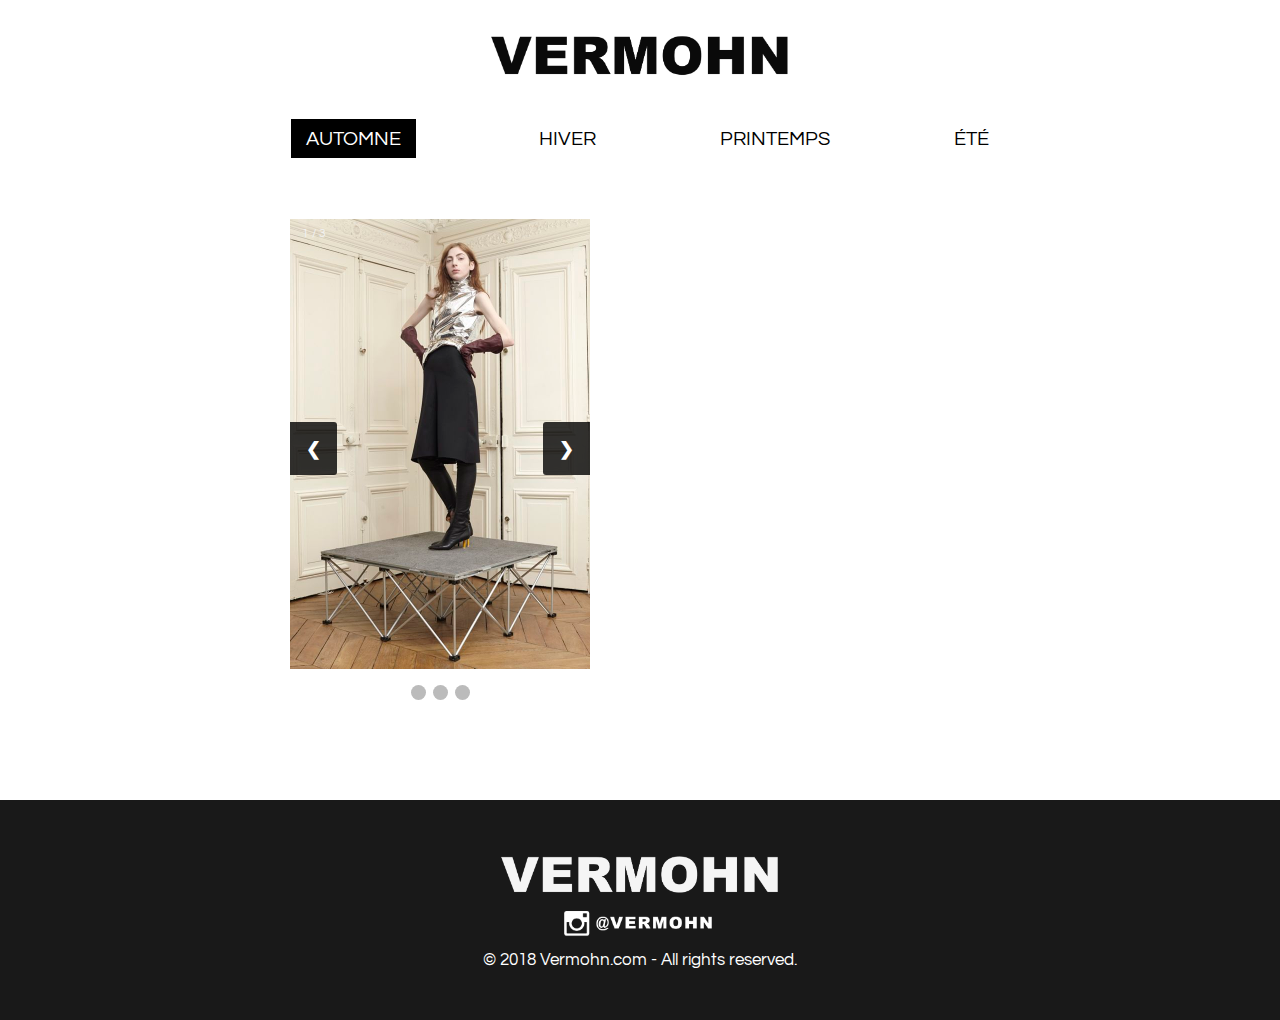
==== angel.html @ f996b9fe "fdsf" ====
<!doctype html>
<html>
<head>
<meta charset="UTF-8">
<title>VERMOHN | ANGEL SPINE TEE</title>
<link href='angel.css' type='text/css' rel='stylesheet'>
<script src='jquery-3.2.1.min.js' type='text/javascript'></script>
<script src='angel.js' type='text/javascript'></script>
<link rel="shortcut icon" href='images/android-icon-48x48.png'>
</head>

<body>
<div id='logo'>
<img src='images/vermohn logo.png'/>
</div>

<div id='menu'>
<div class="dropdown">
<img id='menu1' src='images/menu3.jpg'/>
  <div class="dropdown-content">
    <li> <a href='soon.html'>AUTOMNE</a></li>
    <li> <a href='soon.html'>HIVER</a></li>
    <li> <a href='soon.html'>PRINTEMPS</a></li>
    <li> <a href='soon.html'>ÉTÉ</a></li>
  </div>
</div>
<img id='cross' src='images/cross.png'/>
</div>

<div id='global-nav-wrap'>
<div id='global-nav'>
  <ol id='top-bar'>
<a class='popular' href='soon.html'><li id='popular' class='top-bar'>AUTOMNE</li></a>
<a class='men' href='soon.html'><li id='men' class='top-bar'> HIVER </li> </a>
<a class='women' href='soon.html'><li id='women' class='top-bar'> PRINTEMPS </li></a>
<a class='top' href='soon.html'><li id='top' class='top-bar'> ÉTÉ </li></a>
</ol>
</div>
</div>
<div id='example'></div>

<div id='picture'>
<div class="slideshow-container">

<div id='first' class="mySlides fade">
  <div class="numbertext">1 / 3</div>
  <img src="images/1.jpg" style="width:100%">
</div>

<div class="mySlides fade">
  <div class="numbertext">2 / 3</div>
  <img src="images/2.jpg" style="width:100%">
</div>

<div class="mySlides fade">
  <div class="numbertext">3 / 3</div>
  <img src='images/3.jpg' style="width:100%">
</div>

<a class="prev" onclick="plusSlides(-1)">&#10094;</a>
<a class="next" onclick="plusSlides(1)">&#10095;</a>

</div>
<br>

<div style="text-align:center">
  <span class="dot" onclick="currentSlide(1)"></span> 
  <span class="dot" onclick="currentSlide(2)"></span> 
  <span class="dot" onclick="currentSlide(3)"></span> 
</div>
</div>

<footer>
<ol>
<img id=log src='images/logowhite.png'/>
</ol>
<ol>
<img id=ig src='images/ig.png'/>
</ol>
<p id='copyright'> © 2018 Vermohn.com - All rights reserved. </p>
</footer>


</body>

</html>
---- angel.css ----
@charset "UTF-8";
/* CSS Document */
@import url('https://fonts.googleapis.com/css?family=Questrial:100,200,400,600,700,900');
*{
  font-family:Questrial;
    padding: 0;
}
.dropdown{
display:none;	
}
#example{
display:block;	
}
img{
image-rendering: auto;
}
body{
background-color:rgba(0,0,0,0.0.08);	
-webkit-font-smoothing: antialiased;	
}
#menu{
display:none;	
}
#more{
display:none;	
}
#logo{
width: 100%;
text-align:center;	
margin-top: 25px;
margin-bottom: 44px;
}
#logo img{ 
  width:300px;
  display:inline;
}
#under-logo-line{
display:none;	
}
#top-bar{
width:100%;
text-align:center;
/* padding to make both sides equal-distant */
}
#top-bar ol{
 margin: 0;
  padding: 0;	
}
#top-bar li{
		text-align:center;
	list-style-type:none;
	text-decoration:none;
	color:black;
	display:inline;
font-size: 20px;
margin: 10px 60px;
border-bottom: solid rgba(0,0,0,0) 5px;
padding-bottom:34.5px;
}
#global-nav {
	width:100%;
	text-align:center;
  position: static;
    height: 40px;
}
#global-nav-wrap{
height: 40px;	
}
#top-bar a{
text-decoration:none;
}
#top-bar li:hover{
	border-bottom: solid rgba(0,0,0,1) 5px;
}
#popular{
background-color:black;	
padding: 0 15px;
padding-top: 10px;
}
#top-bar a #popular{
		color:white;
padding-bottom:4px;	
}
.counter {
  width: 20px;
  height: 10px;
  background: black;
  color: #fff;
  position: fixed;
  top: 120px;
  right: 0;
}
.scrolled-nav {
	font-size: 17px;
  height: 10px !important;
  line-height: 10px !important;
  background:rgba(255,255,255,1);
  z-index: 9;
  margin-left:-33px;
  padding: 25px;
  padding-bottom: 60px;
  color:black;
    position:relative;
  top: 0px;
left:7px;
}
#example{
display:block;	
}
#picture{
position:relative;
left:-200px;
top:50px;	
}
body {
margin:0
}
.mySlides {
display:none;
}
#first{
display:block;	
}
img {
vertical-align: middle;
}

/* Slideshow container */
.slideshow-container {
  width:300px;
  position: relative;
  margin: auto;
}

/* Next & previous buttons */
.prev, .next {
  cursor: pointer;
  position: absolute;
  top: 50%;
  width: auto;
  padding: 16px;
  margin-top: -22px;
  color: white;
  font-weight: bold;
  font-size: 18px;
  transition: 0.6s ease;
  border-radius: 0 3px 3px 0;
  background-color: rgba(0,0,0,0.8);
}

/* Position the "next button" to the right */
.next {
  right: 0;
  border-radius: 3px 0 0 3px;
}

/* Caption text */
.text {
  color: #f2f2f2;
  font-size: 15px;
  padding: 8px 12px;
  position: absolute;
  bottom: 8px;
  width: 100%;
  text-align: center;
}

/* Number text (1/3 etc) */
.numbertext {
  color: #f2f2f2;
  font-size: 12px;
  padding: 8px 12px;
  position: absolute;
  top: 0;
}

/* The dots/bullets/indicators */
.dot {
  cursor: pointer;
  height: 15px;
  width: 15px;
  margin: 0 2px;
  background-color: #bbb;
  border-radius: 50%;
  display: inline-block;
  transition: background-color 0.6s ease;
}

.active, .dot:hover {
  background-color: #717171;
}

/* Fading animation */
.fade {
  -webkit-animation-name: fade;
  -webkit-animation-duration: 1.5s;
  animation-name: fade;
  animation-duration: 1.5s;
}

@-webkit-keyframes fade {
  from {opacity: .4} 
  to {opacity: 1}
}

@keyframes fade {
  from {opacity: .4} 
  to {opacity: 1}
}

/* On smaller screens, decrease text size */
@media only screen and (max-width: 300px) {
  .prev, .next,.text {font-size: 11px}
}

footer{
width:100%;	
padding:0;
margin:0;
}
body {
margin:0;
padding:0;
}
footer #log{
width:280px;
position:relative;
top:30px;
}
footer #ig{
width:170px;
position:relative;
top:15px;
left:-3px;
}
footer{
  position: absolute;
top: 800px;
width: 100%;
height: 220px;
text-align:center;
background: rgba(0,0,0,0.9);
left:0;
}
#copyright{
	position:relative;
	top: 5px;
	font-size:17px;
color: rgba(255,255,255,1);	
}
@media screen and (max-width: 830px) {
	#picture{
	left:30px;
	float:left;	
	}
	#example{
	display:none;	
	}
	#verlog{
	display:inline;	
	position:absolute;
	top:1000px;
	}
body{
	margin:0;
background-color:rgba(0,0,0,0.0.08);	
-webkit-font-smoothing: antialiased;	
}

#top-bar a #popular{
	padding-bottom:20px;
	background-color:rgba(0,0,0,0);
	color:black;
	border-bottom: solid black 5px	;
}

#menu{
display:none;	
}
#logo{
	width:100%;
}
#logo img{
	position:fixed;
	top:16px;
	left:12px;
	z-index:9;
	width:200px;
}
#under-logo-line{
display:none;	
}
#top-bar{
width:100%;
text-align:center;
  position:fixed; 
  top:-68px;
    background-color:white;
	z-index:1;
	padding:30px 0px;
}
#top-bar ol{
 margin: 0;
 width:100%;
  padding: 0;
}
#top-bar li{
		text-align:center;
	list-style-type:none;
	text-decoration:none;
	color:black;
	display:inline;
font-size: 17px;
margin:10px;
border-bottom: solid rgba(0,0,0,0) 5px;
padding-top:0;
padding-bottom:20px;

float:right;
position:relative;
right:-10px;
top:40px;
border-bottom: solid black 0px	;
}

#top-bar li:hover {
	border-bottom: solid black 5px	;
}
footer{
top: 700px;
z-index:-1;
height:180px;
}
footer #log{
	width:200px;
	top:19px;
}
footer #ig{
top:8px;
width:150px;	
}
#copyright{
top:-2px;	
}
}
@media screen and (max-width: 600px) {
	#picture{
	left:0px;
	float:none;	
	}
	#menu{
		display:inline-block;
position:fixed;
z-index:2;
top:17px;
left:20px;
}
#menu img{ 
  width:25px;
  height:30px;
}
#menu #cross{
width:23px;
height:23px;	
position:relative;
top:-1px;
left:-12px;
}
#menu1{
	position:relative;
	top:-5px;
	left:-10px;	
}
#menu img:hover{ 
  cursor:pointer;
}
	#example{
	display:none;	
	}
#logo{
	position:fixed;	
	top:-46px;
	background-color:white;
	z-index:1;
	padding:18px 0px;
	}
#logo img{
	position:relative;
	top:13px;
	left:-4px;
	display:inline-block;
	z-index:2;
	width:180px;
}
	#top-bar{
  display:none;
	}

#top-bar a #popular{
	padding-bottom:1px;
	padding:0;
	background-color:rgba(0,0,0,0);
	color:black;	
}

.dropdown {
    position: relative;
    display: inline-block;
}

.dropdown-content {
    display: none;
    position: absolute;
	top:14px;
	left:-20px;
    background-color: #f9f9f9;
    min-width: 100px;
    box-shadow: 0px 8px 16px 0px rgba(0,0,0,0.2);
    padding: 5px 16px;
    z-index: 1;
}
.dropdown-content li, .dropdown-content li a {
list-style-type:none;
margin: 36.9px 0;	
text-decoration:none;
color:black;
padding-bottom:10px;
border-bottom: solid black 0px;
}
.dropdown-content li:hover{
border-bottom: solid black 4px;
cursor:pointer;
}
footer{
top: 900px;
z-index:-1;
height:150px;
}
footer #log{
	width:180px;
	top:15px;
}
footer #ig{
top:0px;
width:130px;	
}
#copyright{
top:-15px;	
}
}
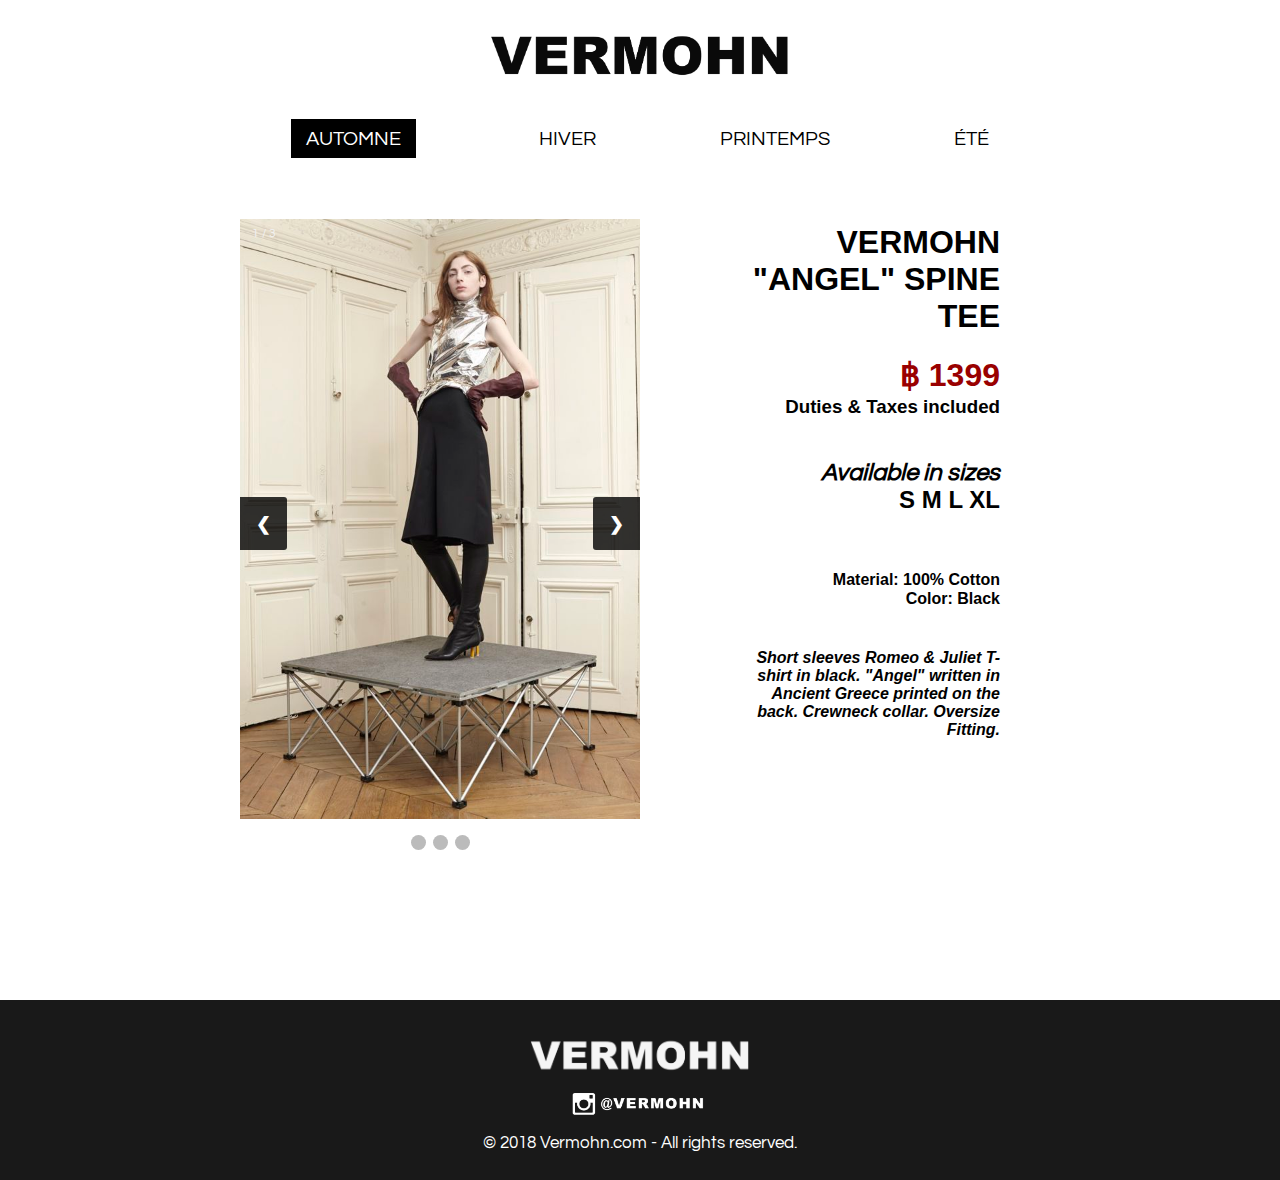
==== commit 68335987: "sdf" ====
--- a/angel.html
+++ b/angel.html
@@ -3,6 +3,7 @@
 <head>
 <meta charset="UTF-8">
 <title>VERMOHN | ANGEL SPINE TEE</title>
+<meta name="viewport" content="width=device-width, initial-scale=1.0">
 <link href='angel.css' type='text/css' rel='stylesheet'>
 <script src='jquery-3.2.1.min.js' type='text/javascript'></script>
 <script src='angel.js' type='text/javascript'></script>
@@ -11,7 +12,7 @@
 
 <body>
 <div id='logo'>
-<img src='images/vermohn logo.png'/>
+<a href='index.html'><img src='images/vermohn logo.png'/></a>
 </div>
 
 <div id='menu'>
@@ -70,12 +71,25 @@
 </div>
 </div>
 
+<div id='side'>
+<div>
+<h1> VERMOHN "ANGEL" SPINE TEE </h1>
+<h1 id='price'> ฿ 1399 <h1>
+<h3> Duties & Taxes included </h3>
+<h2> <span>Available in sizes</span> <br> S M L XL </h3>
+<br>
+<h4> Material: 100% Cotton</h4>
+<h4 id= 'color'> Color: Black </h4>
+<h4 id='description'> Short sleeves Romeo & Juliet T-shirt in black. "Angel" written in Ancient Greece printed on the back. Crewneck collar. Oversize Fitting.
+</div>
+</div>
+
 <footer>
 <ol>
 <img id=log src='images/logowhite.png'/>
 </ol>
 <ol>
-<img id=ig src='images/ig.png'/>
+<a target='_blank' href='https://www.instagram.com/vermohn/?hl=en'><img id=ig src='images/ig.png'/></a>
 </ol>
 <p id='copyright'> © 2018 Vermohn.com - All rights reserved. </p>
 </footer>
--- a/angel.css
+++ b/angel.css
@@ -127,7 +127,7 @@
 
 /* Slideshow container */
 .slideshow-container {
-  width:300px;
+  width:400px;
   position: relative;
   margin: auto;
 }
@@ -223,21 +223,21 @@
 padding:0;
 }
 footer #log{
-width:280px;
-position:relative;
-top:30px;
+width:220px;
+position:relative;
+top:17px;
 }
 footer #ig{
-width:170px;
-position:relative;
-top:15px;
+width:150px;
+position:relative;
+top:10px;
 left:-3px;
 }
 footer{
   position: absolute;
-top: 800px;
+top: 1000px;
 width: 100%;
-height: 220px;
+height: 180px;
 text-align:center;
 background: rgba(0,0,0,0.9);
 left:0;
@@ -248,10 +248,53 @@
 	font-size:17px;
 color: rgba(255,255,255,1);	
 }
+#side{
+position:relative;
+left:230px;	
+width:260px;
+margin:0 auto;
+top: -600px;
+height:100px;
+}
+#side div{
+width:100%;
+text-align:center;
+}
+#side h1,h2,h3,h4,h5{
+font-family:arial;	
+text-align:right;
+}
+#price{
+color:rgba(153,0,0,1);
+}
+#side h2{
+font-family:sans-serif;
+text-align:right;	
+}
+#side h3{
+position:relative;
+top:-20px;	
+}
+#side span{
+font-style:italic;	
+}
+#color{
+position:relative;
+top:-20px;	
+}
+#description{
+font-style:italic;
+text-align:right;	
+}
 @media screen and (max-width: 830px) {
+	.slideshow-container {
+  width:350px;
+  position: relative;
+}
 	#picture{
-	left:30px;
+	left:20px;
 	float:left;	
+	top:-5px;
 	}
 	#example{
 	display:none;	
@@ -327,26 +370,31 @@
 	border-bottom: solid black 5px	;
 }
 footer{
-top: 700px;
+top: 1262px;
 z-index:-1;
-height:180px;
+height:160px;
 }
 footer #log{
-	width:200px;
-	top:19px;
+	width:180px;
+	top:12px;
 }
 footer #ig{
-top:8px;
-width:150px;	
+top:3px;
+width:140px;	
 }
 #copyright{
 top:-2px;	
 }
 }
 @media screen and (max-width: 600px) {
+		.slideshow-container {
+  width:350px;
+  position: relative;
+}
 	#picture{
 	left:0px;
 	float:none;	
+	top:12px;
 	}
 	#menu{
 		display:inline-block;
@@ -379,10 +427,10 @@
 	}
 #logo{
 	position:fixed;	
-	top:-46px;
+	top:-51px;
 	background-color:white;
 	z-index:1;
-	padding:18px 0px;
+	padding:22px 0px;
 	}
 #logo img{
 	position:relative;
@@ -411,7 +459,7 @@
 .dropdown-content {
     display: none;
     position: absolute;
-	top:14px;
+	top:22px;
 	left:-20px;
     background-color: #f9f9f9;
     min-width: 100px;
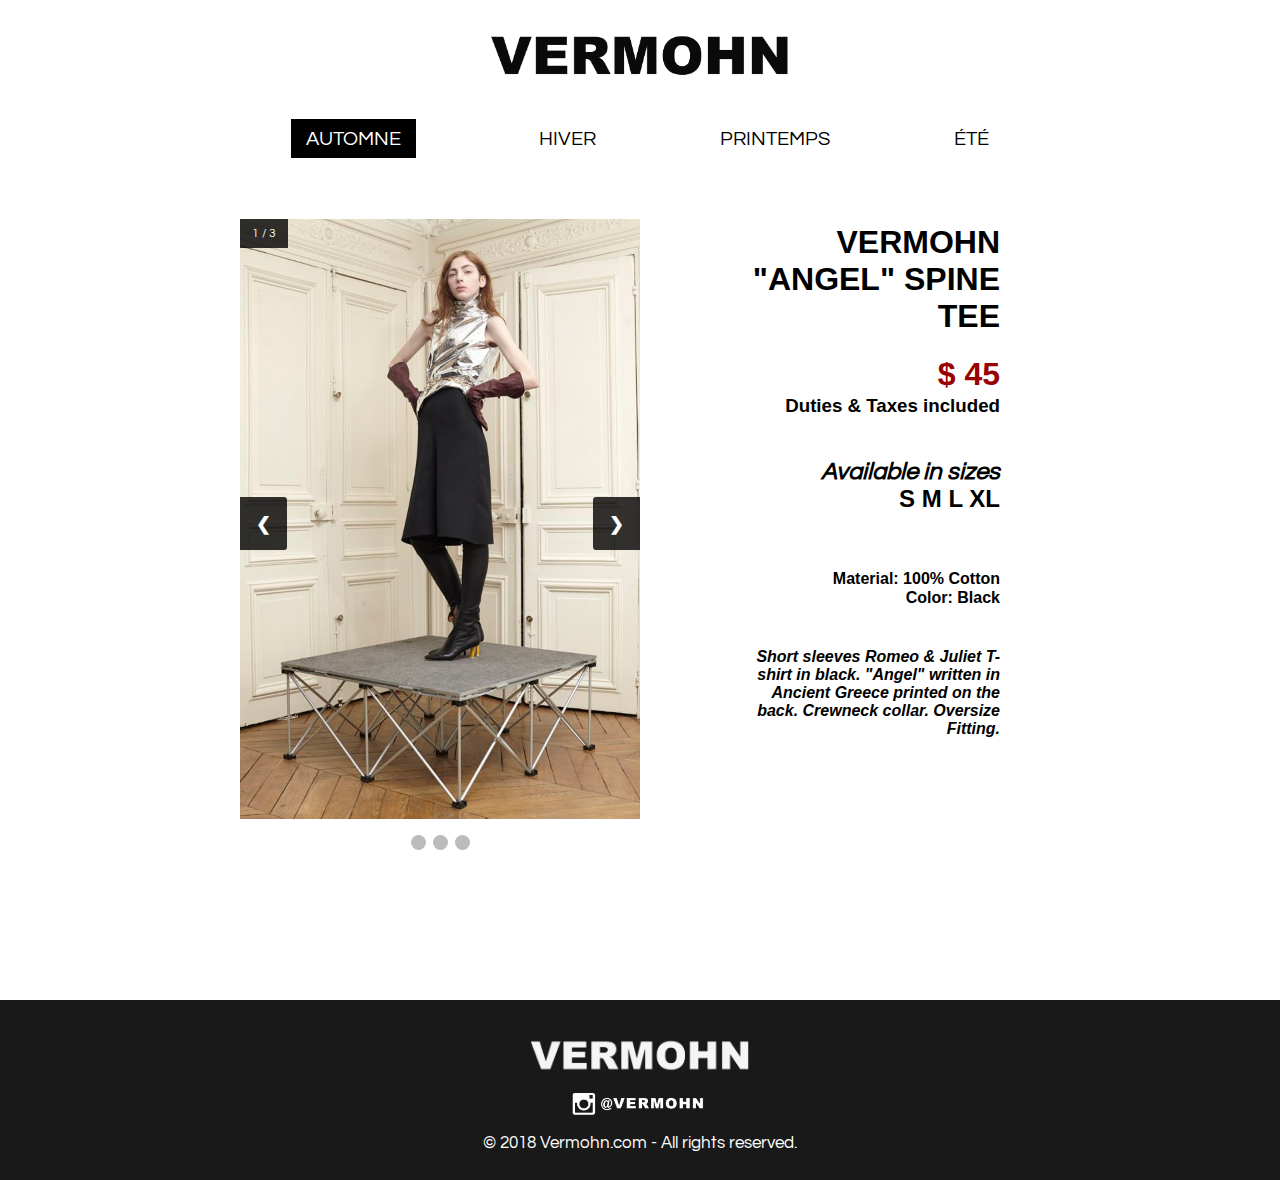
==== commit d87b8f66: "fds" ====
--- a/angel.html
+++ b/angel.html
@@ -74,11 +74,11 @@
 <div id='side'>
 <div>
 <h1> VERMOHN "ANGEL" SPINE TEE </h1>
-<h1 id='price'> ฿ 1399 <h1>
+<h1 id='price'> $ 45 <h1>
 <h3> Duties & Taxes included </h3>
 <h2> <span>Available in sizes</span> <br> S M L XL </h3>
 <br>
-<h4> Material: 100% Cotton</h4>
+<h4 id= 'mat'> Material: 100% Cotton</h4>
 <h4 id= 'color'> Color: Black </h4>
 <h4 id='description'> Short sleeves Romeo & Juliet T-shirt in black. "Angel" written in Ancient Greece printed on the back. Crewneck collar. Oversize Fitting.
 </div>
--- a/angel.css
+++ b/angel.css
@@ -172,6 +172,7 @@
   padding: 8px 12px;
   position: absolute;
   top: 0;
+  background-color:rgba(0,0,0,0.8);
 }
 
 /* The dots/bullets/indicators */
@@ -365,12 +366,30 @@
 top:40px;
 border-bottom: solid black 0px	;
 }
-
+#side{
+position:relative;
+top:-20px;
+left:-10px;
+float:right;
+width:37%;
+}
+#side h1{
+font-size:30px;	
+}
+#side #price{
+font-size:25px;
+}
+#side h2{
+font-size:20px;
+}
+#side h3{
+font-size:15px;
+}
 #top-bar li:hover {
 	border-bottom: solid black 5px	;
 }
 footer{
-top: 1262px;
+top: 700px;
 z-index:-1;
 height:160px;
 }
@@ -479,8 +498,54 @@
 border-bottom: solid black 4px;
 cursor:pointer;
 }
+#side{
+position:relative;
+top:20px;
+float:none;
+width:330px;
+}
+#side h1{
+font-size:30px;	
+text-align:left;
+}
+#side #price{
+font-size:25px;
+text-align:left;
+position:relative;
+top:-10px;
+}
+#side #mat{
+text-align:left;	
+position:relative;
+top:-53px;
+}
+#side h2{
+font-size:20px;
+text-align:left;
+position:relative;
+top:-25px;
+}
+#side h3{
+font-size:15px;
+text-align:left;
+position:relative;
+top:-30px;
+}
+#side span{
+text-align:left;
+}
+#color{
+text-align:left;
+position:relative;
+top:-70px;
+}
+#description{
+text-align:left;
+position:relative;
+top:-67px;
+}
 footer{
-top: 900px;
+top: 1070px;
 z-index:-1;
 height:150px;
 }
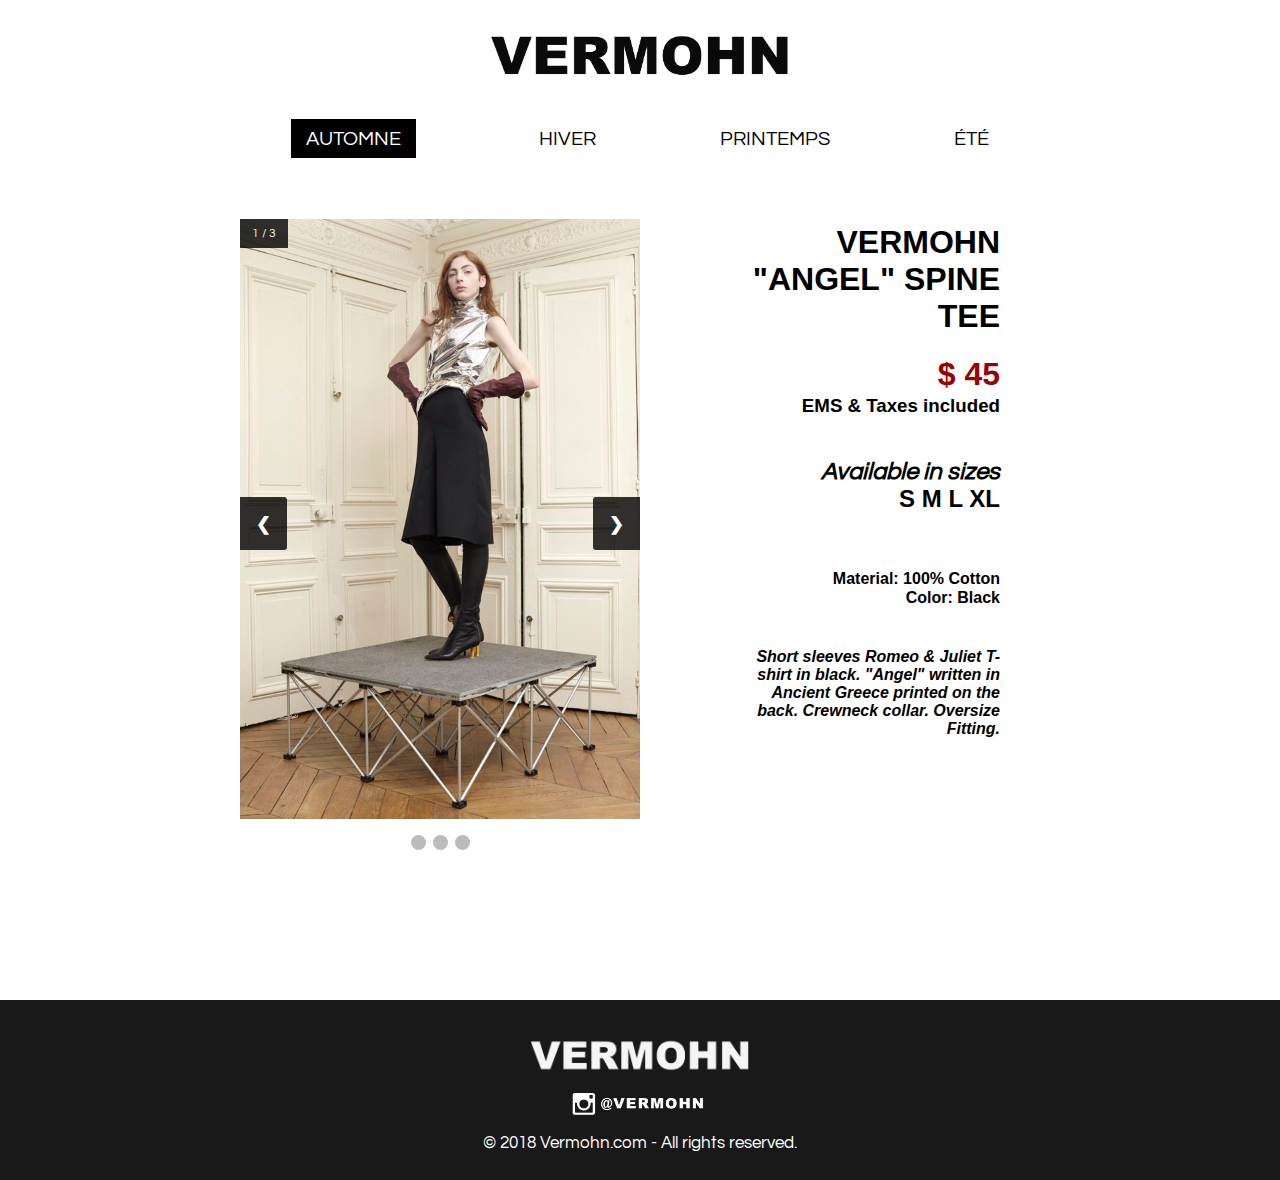
==== commit 53ff82db: "ds" ====
--- a/angel.html
+++ b/angel.html
@@ -75,7 +75,7 @@
 <div>
 <h1> VERMOHN "ANGEL" SPINE TEE </h1>
 <h1 id='price'> $ 45 <h1>
-<h3> Duties & Taxes included </h3>
+<h3> EMS & Taxes included </h3>
 <h2> <span>Available in sizes</span> <br> S M L XL </h3>
 <br>
 <h4 id= 'mat'> Material: 100% Cotton</h4>
--- a/angel.css
+++ b/angel.css
@@ -368,7 +368,6 @@
 }
 #side{
 position:relative;
-top:-20px;
 left:-10px;
 float:right;
 width:37%;
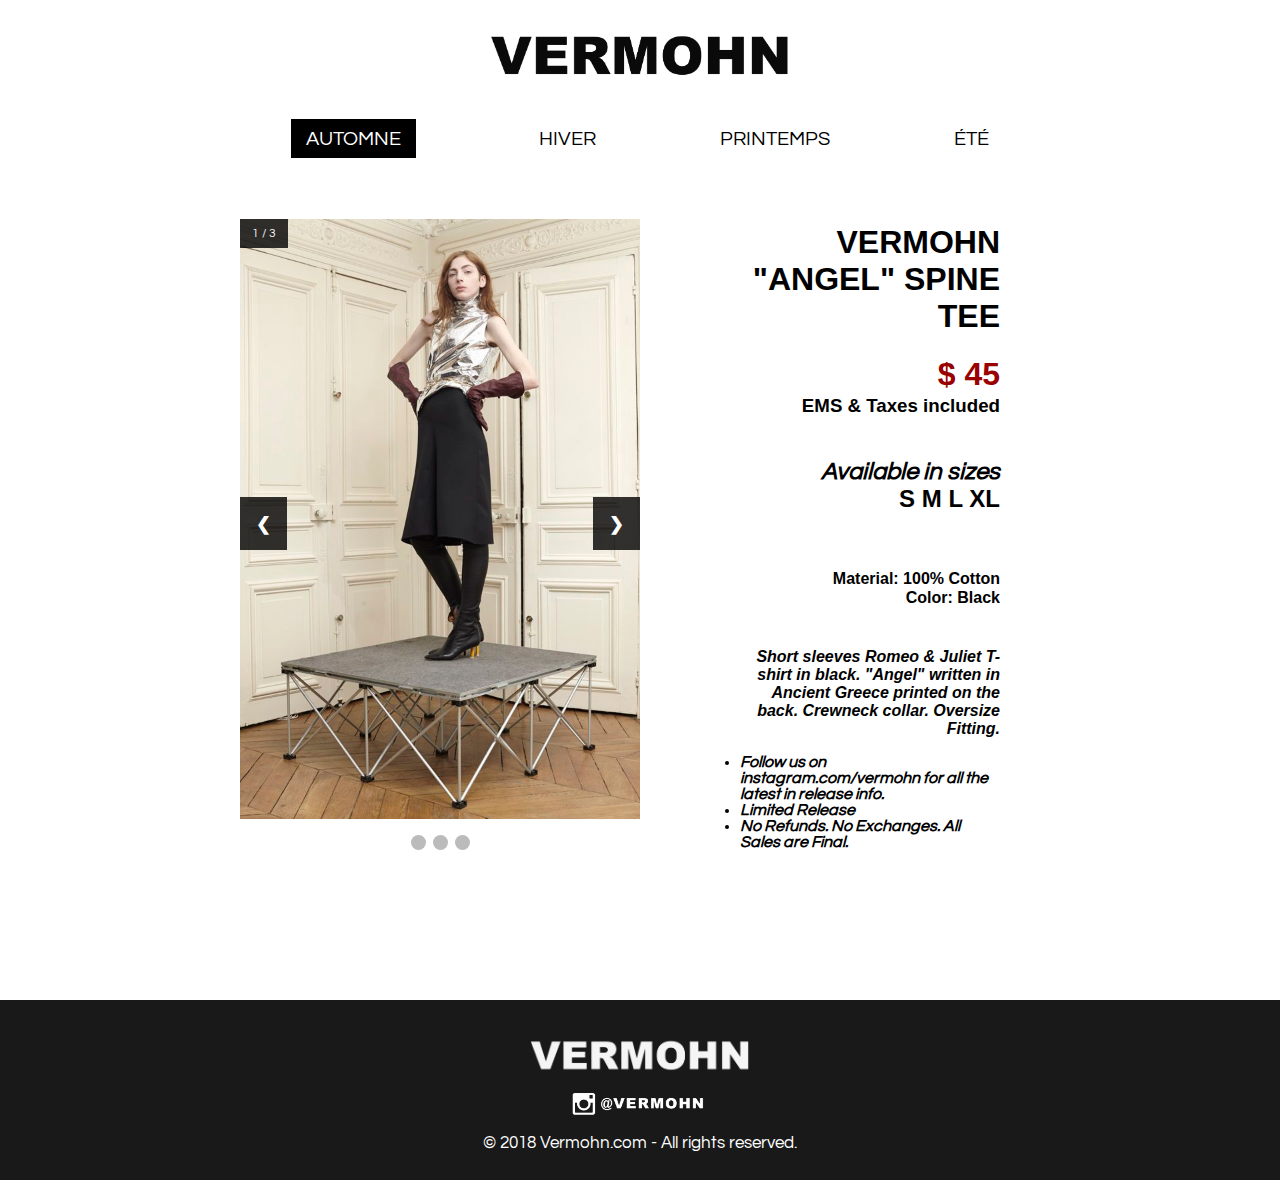
==== commit b10e645a: "fds" ====
--- a/angel.html
+++ b/angel.html
@@ -81,6 +81,11 @@
 <h4 id= 'mat'> Material: 100% Cotton</h4>
 <h4 id= 'color'> Color: Black </h4>
 <h4 id='description'> Short sleeves Romeo & Juliet T-shirt in black. "Angel" written in Ancient Greece printed on the back. Crewneck collar. Oversize Fitting.
+<ul>
+<li>Follow us on instagram.com/vermohn for all the latest in release info.</li>
+<li>Limited Release</li>
+<li>No Refunds. No Exchanges. All Sales are Final.</li>
+</ul>
 </div>
 </div>
 
--- a/angel.css
+++ b/angel.css
@@ -104,6 +104,9 @@
   top: 0px;
 left:7px;
 }
+#side div ul{
+text-align:left;
+}
 #example{
 display:block;	
 }
@@ -144,14 +147,14 @@
   font-weight: bold;
   font-size: 18px;
   transition: 0.6s ease;
-  border-radius: 0 3px 3px 0;
+  border-radius: 0 0 0 0;
   background-color: rgba(0,0,0,0.8);
 }
 
 /* Position the "next button" to the right */
 .next {
   right: 0;
-  border-radius: 3px 0 0 3px;
+  border-radius: 0 0 0 0;
 }
 
 /* Caption text */
@@ -213,12 +216,6 @@
 @media only screen and (max-width: 300px) {
   .prev, .next,.text {font-size: 11px}
 }
-
-footer{
-width:100%;	
-padding:0;
-margin:0;
-}
 body {
 margin:0;
 padding:0;
@@ -242,6 +239,9 @@
 text-align:center;
 background: rgba(0,0,0,0.9);
 left:0;
+width:100%;	
+padding:0;
+margin:0;
 }
 #copyright{
 	position:relative;
@@ -297,6 +297,11 @@
 	float:left;	
 	top:-5px;
 	}
+	#side div ul{
+text-align:left;
+position:relative;
+top:30px;
+}
 	#example{
 	display:none;	
 	}
@@ -368,7 +373,8 @@
 }
 #side{
 position:relative;
-left:-10px;
+top:0;
+left:-15px;
 float:right;
 width:37%;
 }
@@ -388,7 +394,7 @@
 	border-bottom: solid black 5px	;
 }
 footer{
-top: 700px;
+top: 800px;
 z-index:-1;
 height:160px;
 }
@@ -500,6 +506,7 @@
 #side{
 position:relative;
 top:20px;
+left:5px;
 float:none;
 width:330px;
 }
@@ -544,7 +551,7 @@
 top:-67px;
 }
 footer{
-top: 1070px;
+top: 1170px;
 z-index:-1;
 height:150px;
 }
